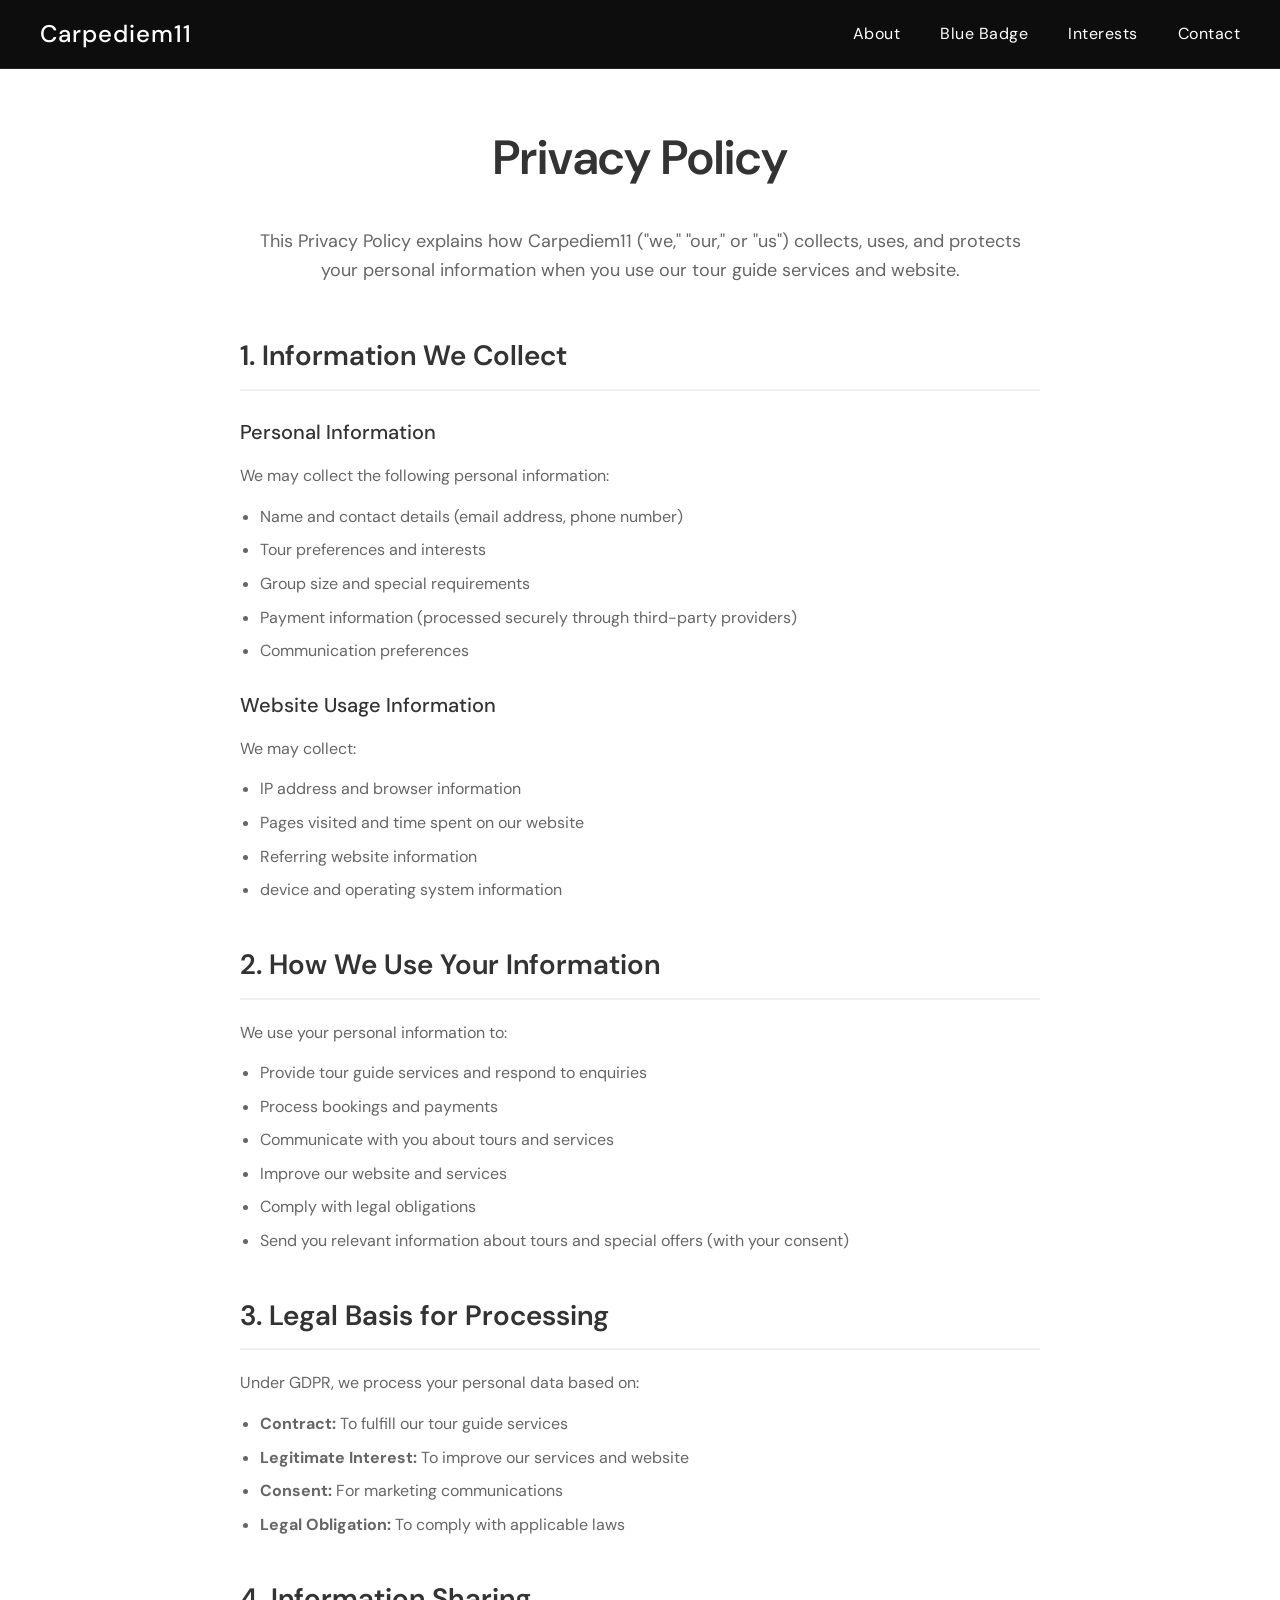
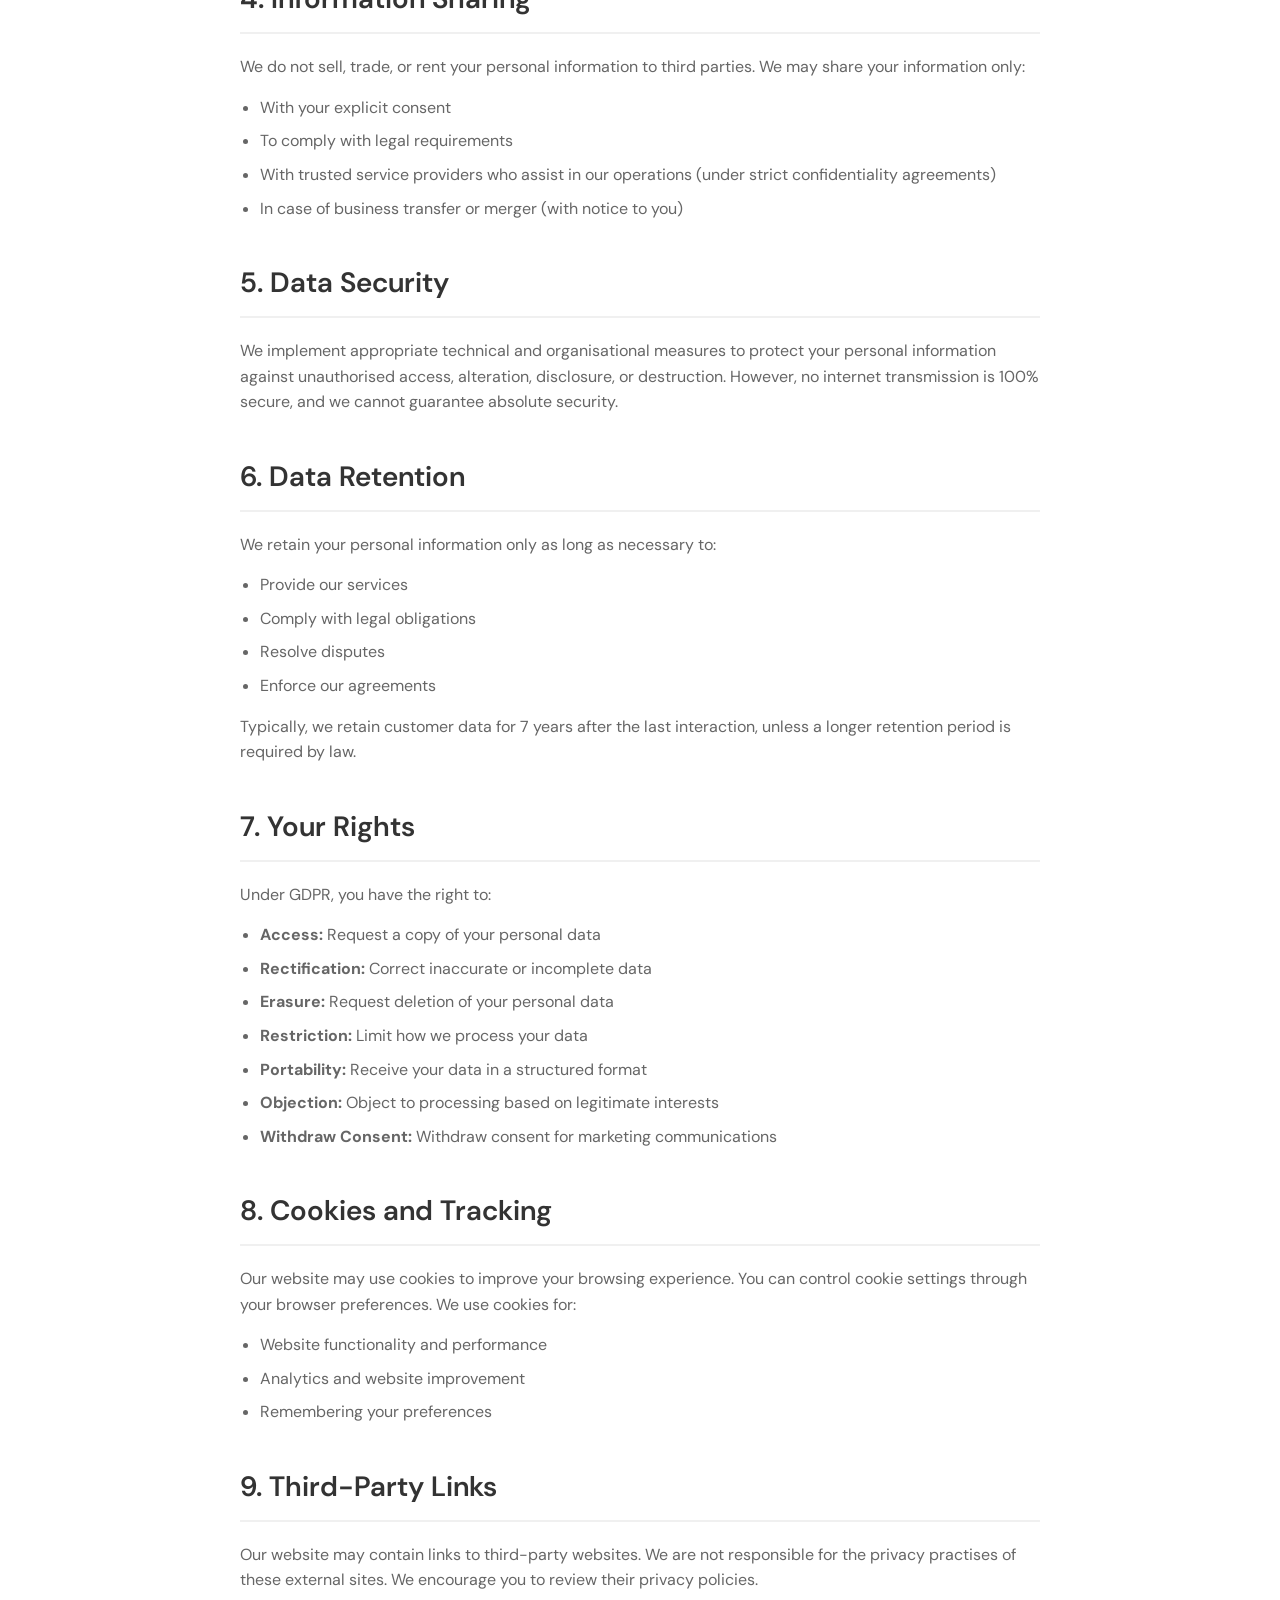
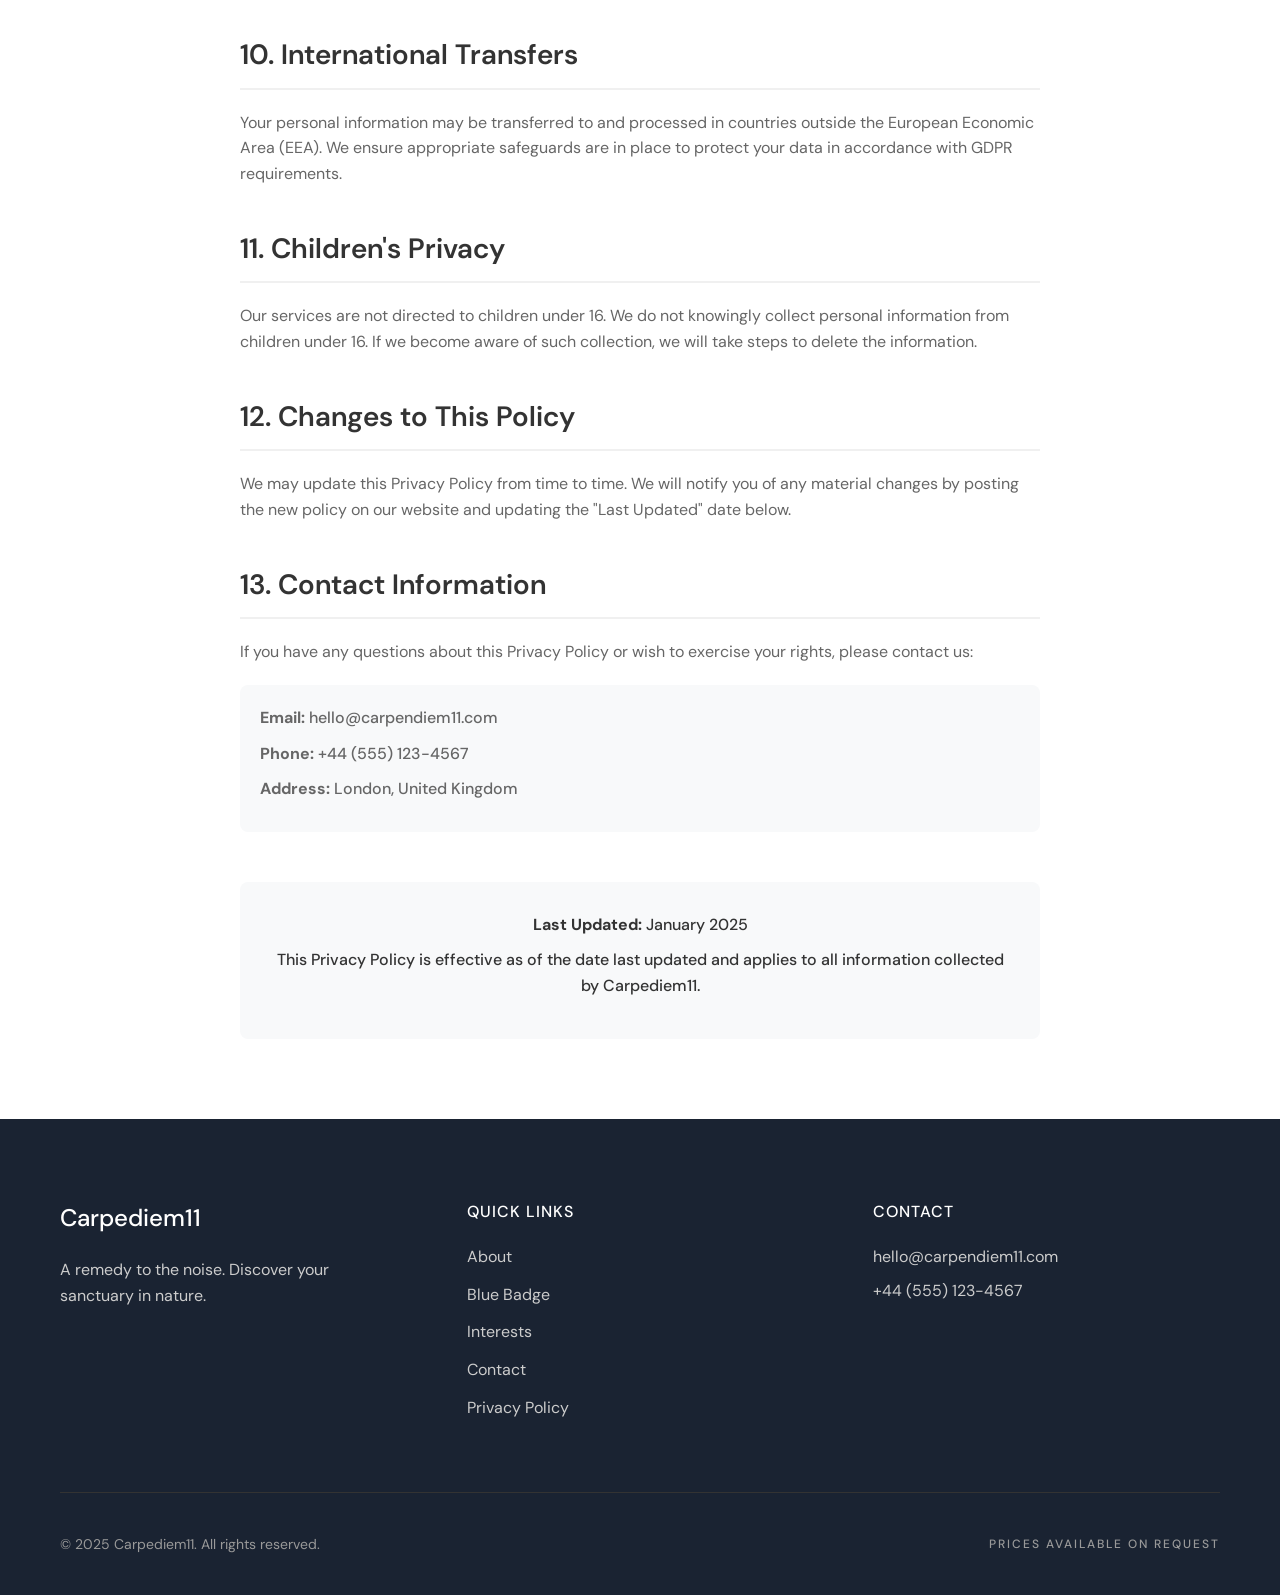
==== privacy-policy.html @ 12876d15 "Initial commit: Carpediem11 tour guide website with Blue Badge services, tour types, and privacy pol" ====
<!DOCTYPE html>
<html lang="en">
<head>
    <meta charset="UTF-8">
    <meta name="viewport" content="width=device-width, initial-scale=1.0">
    <title>Privacy Policy - Carpediem11</title>
    <link rel="stylesheet" href="styles.css">
    <link href="https://fonts.googleapis.com/css2?family=DM+Sans:wght@300;400;500;600;700&display=swap" rel="stylesheet">
</head>
<body>
    <!-- Fixed Navigation -->
    <nav class="fixed-nav show">
        <div class="nav-container">
            <div class="nav-brand">Carpediem11</div>
            <ul class="nav-links">
                <li><a href="index.html#about">About</a></li>
                <li><a href="index.html#blue-badge">Blue Badge</a></li>
                <li><a href="index.html#interests">Interests</a></li>
                <li><a href="index.html#contact">Contact</a></li>
            </ul>
        </div>
    </nav>

    <!-- Privacy Policy Content -->
    <section class="privacy-policy-section">
        <div class="container">
            <div class="privacy-content">
                <h1 class="privacy-title">Privacy Policy</h1>
                <p class="privacy-intro">This Privacy Policy explains how Carpediem11 ("we," "our," or "us") collects, uses, and protects your personal information when you use our tour guide services and website.</p>
                
                <div class="privacy-section">
                    <h2>1. Information We Collect</h2>
                    <h3>Personal Information</h3>
                    <p>We may collect the following personal information:</p>
                    <ul>
                        <li>Name and contact details (email address, phone number)</li>
                        <li>Tour preferences and interests</li>
                        <li>Group size and special requirements</li>
                        <li>Payment information (processed securely through third-party providers)</li>
                        <li>Communication preferences</li>
                    </ul>
                    
                    <h3>Website Usage Information</h3>
                    <p>We may collect:</p>
                    <ul>
                        <li>IP address and browser information</li>
                        <li>Pages visited and time spent on our website</li>
                        <li>Referring website information</li>
                        <li>device and operating system information</li>
                    </ul>
                </div>

                <div class="privacy-section">
                    <h2>2. How We Use Your Information</h2>
                    <p>We use your personal information to:</p>
                    <ul>
                        <li>Provide tour guide services and respond to enquiries</li>
                        <li>Process bookings and payments</li>
                        <li>Communicate with you about tours and services</li>
                        <li>Improve our website and services</li>
                        <li>Comply with legal obligations</li>
                        <li>Send you relevant information about tours and special offers (with your consent)</li>
                    </ul>
                </div>

                <div class="privacy-section">
                    <h2>3. Legal Basis for Processing</h2>
                    <p>Under GDPR, we process your personal data based on:</p>
                    <ul>
                        <li><strong>Contract:</strong> To fulfill our tour guide services</li>
                        <li><strong>Legitimate Interest:</strong> To improve our services and website</li>
                        <li><strong>Consent:</strong> For marketing communications</li>
                        <li><strong>Legal Obligation:</strong> To comply with applicable laws</li>
                    </ul>
                </div>

                <div class="privacy-section">
                    <h2>4. Information Sharing</h2>
                    <p>We do not sell, trade, or rent your personal information to third parties. We may share your information only:</p>
                    <ul>
                        <li>With your explicit consent</li>
                        <li>To comply with legal requirements</li>
                        <li>With trusted service providers who assist in our operations (under strict confidentiality agreements)</li>
                        <li>In case of business transfer or merger (with notice to you)</li>
                    </ul>
                </div>

                <div class="privacy-section">
                    <h2>5. Data Security</h2>
                    <p>We implement appropriate technical and organisational measures to protect your personal information against unauthorised access, alteration, disclosure, or destruction. However, no internet transmission is 100% secure, and we cannot guarantee absolute security.</p>
                </div>

                <div class="privacy-section">
                    <h2>6. Data Retention</h2>
                    <p>We retain your personal information only as long as necessary to:</p>
                    <ul>
                        <li>Provide our services</li>
                        <li>Comply with legal obligations</li>
                        <li>Resolve disputes</li>
                        <li>Enforce our agreements</li>
                    </ul>
                    <p>Typically, we retain customer data for 7 years after the last interaction, unless a longer retention period is required by law.</p>
                </div>

                <div class="privacy-section">
                    <h2>7. Your Rights</h2>
                    <p>Under GDPR, you have the right to:</p>
                    <ul>
                        <li><strong>Access:</strong> Request a copy of your personal data</li>
                        <li><strong>Rectification:</strong> Correct inaccurate or incomplete data</li>
                        <li><strong>Erasure:</strong> Request deletion of your personal data</li>
                        <li><strong>Restriction:</strong> Limit how we process your data</li>
                        <li><strong>Portability:</strong> Receive your data in a structured format</li>
                        <li><strong>Objection:</strong> Object to processing based on legitimate interests</li>
                        <li><strong>Withdraw Consent:</strong> Withdraw consent for marketing communications</li>
                    </ul>
                </div>

                <div class="privacy-section">
                    <h2>8. Cookies and Tracking</h2>
                    <p>Our website may use cookies to improve your browsing experience. You can control cookie settings through your browser preferences. We use cookies for:</p>
                    <ul>
                        <li>Website functionality and performance</li>
                        <li>Analytics and website improvement</li>
                        <li>Remembering your preferences</li>
                    </ul>
                </div>

                <div class="privacy-section">
                    <h2>9. Third-Party Links</h2>
                    <p>Our website may contain links to third-party websites. We are not responsible for the privacy practises of these external sites. We encourage you to review their privacy policies.</p>
                </div>

                <div class="privacy-section">
                    <h2>10. International Transfers</h2>
                    <p>Your personal information may be transferred to and processed in countries outside the European Economic Area (EEA). We ensure appropriate safeguards are in place to protect your data in accordance with GDPR requirements.</p>
                </div>

                <div class="privacy-section">
                    <h2>11. Children's Privacy</h2>
                    <p>Our services are not directed to children under 16. We do not knowingly collect personal information from children under 16. If we become aware of such collection, we will take steps to delete the information.</p>
                </div>

                <div class="privacy-section">
                    <h2>12. Changes to This Policy</h2>
                    <p>We may update this Privacy Policy from time to time. We will notify you of any material changes by posting the new policy on our website and updating the "Last Updated" date below.</p>
                </div>

                <div class="privacy-section">
                    <h2>13. Contact Information</h2>
                    <p>If you have any questions about this Privacy Policy or wish to exercise your rights, please contact us:</p>
                    <div class="contact-info">
                        <p><strong>Email:</strong> hello@carpendiem11.com</p>
                        <p><strong>Phone:</strong> +44 (555) 123-4567</p>
                        <p><strong>Address:</strong> London, United Kingdom</p>
                    </div>
                </div>

                <div class="privacy-footer">
                    <p><strong>Last Updated:</strong> January 2025</p>
                    <p>This Privacy Policy is effective as of the date last updated and applies to all information collected by Carpediem11.</p>
                </div>
            </div>
        </div>
    </section>

    <!-- Footer -->
    <footer class="footer">
        <div class="container">
            <div class="footer-content">
                <div class="footer-section">
                    <h3 class="footer-brand">Carpediem11</h3>
                    <p class="footer-description">A remedy to the noise. Discover your sanctuary in nature.</p>
                </div>
                <div class="footer-section">
                    <h4 class="footer-title">Quick Links</h4>
                    <ul class="footer-links">
                        <li><a href="index.html#about">About</a></li>
                        <li><a href="index.html#blue-badge">Blue Badge</a></li>
                        <li><a href="index.html#interests">Interests</a></li>
                        <li><a href="index.html#contact">Contact</a></li>
                        <li><a href="privacy-policy.html">Privacy Policy</a></li>
                    </ul>
                </div>
                <div class="footer-section">
                    <h4 class="footer-title">Contact</h4>
                    <p class="footer-contact">hello@carpendiem11.com</p>
                    <p class="footer-contact">+44 (555) 123-4567</p>
                </div>
            </div>
            <div class="footer-bottom">
                <p class="footer-copyright">© 2025 Carpediem11. All rights reserved.</p>
                <p class="footer-press">Prices available on request</p>
            </div>
        </div>
    </footer>
</body>
</html>
---- styles.css ----
/* Reset and Base Styles */
* {
    margin: 0;
    padding: 0;
    box-sizing: border-box;
}

html {
    scroll-behavior: smooth;
}

body {
    font-family: 'DM Sans', sans-serif;
    line-height: 1.6;
    color: #333;
    overflow-x: hidden;
}

.container {
    max-width: 1200px;
    margin: 0 auto;
    padding: 0 20px;
}

/* Typography */
.section-label {
    font-size: 12px;
    font-weight: 500;
    letter-spacing: 2px;
    text-transform: uppercase;
    color: #999;
    display: block;
    margin-bottom: 20px;
}

.section-title {
    font-size: 40px;
    font-weight: 300;
    line-height: 1.2;
    margin-bottom: 30px;
    color: #333;
}

.certified-bold {
    font-weight: 600;
}

.section-description {
    font-size: 18px;
    font-weight: 400;
    color: #666;
    line-height: 1.6;
}

.external-link {
    color: #333;
    text-decoration: underline;
    font-weight: 500;
    transition: color 0.3s ease;
}

.external-link:hover {
    color: #666;
}

/* Section Images */
.section-image {
    width: 100%;
    height: 500px;
    object-fit: cover;
    border-radius: 8px;
    transition: transform 0.3s ease;
}

.blue-badge-image .section-image {
    object-fit: contain;
    background: #f8f9fa;
}

.about-image .section-image {
    border: 1px solid #e0e0e0;
}

.section-image:hover {
    transform: scale(1.02);
}

.retreat-img {
    width: 100%;
    height: 350px;
    object-fit: cover;
    border-radius: 8px;
    transition: transform 0.3s ease;
}

.retreat-img:hover {
    transform: scale(1.02);
}

/* Original Navigation in Hero */
.nav {
    display: flex;
    justify-content: space-between;
    align-items: center;
    padding: 15px 40px;
    position: relative;
    z-index: 10;
}

.nav-brand {
    font-size: 24px;
    font-weight: 500;
    letter-spacing: 1px;
    color: white;
}

.nav-links {
    display: flex;
    list-style: none;
    gap: 40px;
}

.nav-links a {
    color: white;
    text-decoration: none;
    font-size: 16px;
    font-weight: 400;
    letter-spacing: 0.5px;
    transition: opacity 0.3s ease;
}

.nav-links a:hover {
    opacity: 0.7;
}

/* Fixed Navigation (appears on scroll) */
.fixed-nav {
    position: fixed;
    top: -100px;
    left: 0;
    right: 0;
    background: rgba(0, 0, 0, 0.95);
    backdrop-filter: blur(10px);
    border-bottom: 1px solid rgba(255, 255, 255, 0.1);
    z-index: 1000;
    transition: all 0.3s ease;
}

.fixed-nav.show {
    top: 0;
}

.nav-container {
    display: flex;
    justify-content: space-between;
    align-items: center;
    padding: 15px 40px;
    position: relative;
    z-index: 10;
}

.fixed-nav .nav-brand {
    color: white;
    font-size: 24px;
    font-weight: 500;
    letter-spacing: 1px;
}

.fixed-nav .nav-links {
    display: flex;
    list-style: none;
    gap: 40px;
}

.fixed-nav .nav-links a {
    color: white;
    text-decoration: none;
    font-size: 16px;
    font-weight: 400;
    letter-spacing: 0.5px;
    transition: color 0.3s ease;
    position: relative;
}

.fixed-nav .nav-links a:hover {
    color: #ccc;
}


/* Contact Button */
.contact-button {
    background: #333 !important;
    color: white !important;
    padding: 8px 20px !important;
    border-radius: 50px !important;
    border: 2px solid #333 !important;
    transition: all 0.3s ease !important;
    text-decoration: none !important;
    font-weight: 500 !important;
    letter-spacing: 0.5px !important;
}

.contact-button:hover {
    background: white !important;
    color: #333 !important;
    transform: translateY(-2px);
    box-shadow: 0 4px 12px rgba(0, 0, 0, 0.15);
}

.contact-button::after {
    display: none !important;
}

/* Fixed nav contact button */
.fixed-nav .contact-button {
    background: white !important;
    color: #333 !important;
}

.fixed-nav .contact-button:hover {
    background: #f0f0f0 !important;
    color: #333 !important;
}

/* Hero Section */
.hero-section {
    height: 100vh;
    background: linear-gradient(rgba(0, 0, 0, 0.3), rgba(0, 0, 0, 0.3)), 
                url('images/london.jpg');
    background-size: cover;
    background-position: center;
    display: flex;
    flex-direction: column;
    justify-content: space-between;
    color: white;
    position: relative;
}

.hero-content {
    text-align: center;
    padding: 0 40px;
    position: relative;
    z-index: 10;
    display: flex;
    flex-direction: column;
    justify-content: center;
    align-items: center;
    flex: 1;
}

.hero-title {
    font-size: 72px;
    font-weight: 400;
    margin-bottom: 40px;
    letter-spacing: -1px;
    line-height: 1.0;
}

.title-light {
    font-weight: 700;
}

.cta-button {
    background: transparent;
    border: 2px solid white;
    color: white;
    padding: 15px 40px;
    font-size: 14px;
    font-weight: 500;
    letter-spacing: 2px;
    text-transform: uppercase;
    border-radius: 50px;
    cursor: pointer;
    transition: all 0.3s ease;
}

.cta-button:hover {
    background: white;
    color: #333;
}

/* About Section */
.about-section {
    padding: 120px 0;
    background: white;
}

.about-content {
    display: grid;
    grid-template-columns: 1fr 1fr;
    gap: 80px;
    align-items: center;
}

.about-text {
    padding-right: 40px;
}


/* Blue Badge Section */
.blue-badge-section {
    padding: 120px 0;
    background: #f8f9fa;
}

.blue-badge-content {
    display: grid;
    grid-template-columns: 1fr 1fr;
    gap: 80px;
    align-items: center;
}

.blue-badge-text {
    padding-left: 40px;
}


.work-section {
    display: flex;
    align-items: center;
    gap: 10px;
    margin: 30px 0;
}

.work-label {
    font-size: 14px;
    font-weight: 500;
    letter-spacing: 2px;
    text-transform: uppercase;
    color: #999;
}

.work-icon {
    font-size: 20px;
}

.features-list {
    margin: 40px 0;
}

.feature-item {
    display: flex;
    align-items: center;
    gap: 15px;
    margin-bottom: 20px;
    font-size: 16px;
    font-weight: 500;
    color: #333;
}

.feature-icon {
    font-size: 18px;
    width: 24px;
    text-align: center;
}

/* Recent Tour Section */
.recent-tour-section {
    padding: 120px 0;
    background: #1a2332;
    color: white;
}

.recent-tour-content {
    display: grid;
    grid-template-columns: 1fr 2fr;
    gap: 80px;
    align-items: center;
}

.recent-tour-text .section-label {
    color: #ccc;
}

.recent-tour-text .section-title {
    color: white;
}

.recent-tour-text .section-description {
    color: #ccc;
}


/* Retreats Section */
.retreats-section {
    padding: 120px 0;
    background: white;
}

.retreats-header {
    text-align: center;
    margin-bottom: 80px;
}

.retreats-label {
    font-size: 12px;
    font-weight: 500;
    letter-spacing: 2px;
    text-transform: uppercase;
    color: #999;
    display: block;
    margin-bottom: 20px;
}

.retreats-title {
    font-size: 48px;
    font-weight: 300;
    color: #333;
    position: relative;
    display: inline-block;
}

.retreats-title::before,
.retreats-title::after {
    content: '';
    position: absolute;
    top: 50%;
    width: 60px;
    height: 2px;
    background: #333;
    transform: translateY(-50%);
}

.retreats-title::before {
    left: -80px;
}

.retreats-title::after {
    right: -80px;
}

.retreats-grid {
    display: grid;
    grid-template-columns: repeat(2, 1fr);
    gap: 60px;
}

.retreat-card {
    background: white;
}

.retreat-image {
    margin-bottom: 30px;
}

.retreat-name {
    font-size: 24px;
    font-weight: 500;
    color: #333;
    margin-bottom: 15px;
}

.retreat-description {
    font-size: 16px;
    color: #666;
    line-height: 1.6;
}


/* Coming Soon Section */
.coming-soon-section {
    padding: 120px 0;
    background: #f8f9fa;
}

.coming-soon-content {
    display: grid;
    grid-template-columns: 1fr 1fr;
    gap: 80px;
    align-items: center;
}


.coming-soon-title {
    font-family: 'DM Sans', sans-serif;
    font-size: 36px;
    font-weight: 300;
    color: #333;
    margin-bottom: 40px;
    line-height: 1.3;
}

.booking-form {
    max-width: 500px;
}

.form-row {
    display: grid;
    grid-template-columns: 1fr 1fr;
    gap: 20px;
    margin-bottom: 20px;
}

.form-group {
    margin-bottom: 20px;
}

.form-input {
    width: 100%;
    padding: 15px 0;
    border: none;
    border-bottom: 2px solid #ddd;
    background: transparent;
    font-family: 'DM Sans', sans-serif;
    font-size: 16px;
    font-weight: 400;
    color: #000 !important;
    outline: none;
    transition: border-color 0.3s ease;
}

.form-input,
.form-input:focus,
.form-input:active {
    color: #000 !important;
}

.form-input:focus {
    border-bottom-color: #333;
}

.form-input::placeholder {
    color: #999;
    font-weight: 500;
    letter-spacing: 1px;
}

.form-textarea {
    width: 100%;
    padding: 15px 0;
    border: none;
    border-bottom: 2px solid #ddd;
    background: transparent;
    font-family: 'DM Sans', sans-serif;
    font-size: 16px;
    font-weight: 400;
    color: #000 !important;
    outline: none;
    transition: border-color 0.3s ease;
    resize: vertical;
    min-height: 100px;
}

.form-textarea,
.form-textarea:focus,
.form-textarea:active {
    color: #000 !important;
}

.form-textarea:focus {
    border-bottom-color: #333;
}

/* Force black text on all form elements */
input[type="text"],
input[type="email"],
textarea {
    color: #000 !important;
}

.booking-form input,
.booking-form textarea {
    color: #000 !important;
}

.form-textarea::placeholder {
    color: #999;
    font-weight: 500;
    letter-spacing: 1px;
}

.checkbox-group {
    margin-bottom: 30px;
}

.checkbox-label {
    display: flex;
    align-items: center;
    gap: 12px;
    font-family: 'DM Sans', sans-serif;
    font-size: 16px;
    font-weight: 500;
    color: #000 !important;
    cursor: pointer;
}

.checkbox-label input[type="checkbox"] {
    width: 18px;
    height: 18px;
    accent-color: #333;
}

.submit-button {
    width: 100%;
    background: #333;
    color: white;
    border: none;
    padding: 15px 30px;
    font-family: 'DM Sans', sans-serif;
    font-size: 14px;
    font-weight: 500;
    letter-spacing: 2px;
    text-transform: uppercase;
    cursor: pointer;
    transition: background-color 0.3s ease;
    border-radius: 8px;
}

.submit-button:hover {
    background: #555;
}

/* Privacy Policy Page */
.privacy-policy-section {
    padding: 120px 0 80px;
    background: white;
    min-height: 100vh;
}

.privacy-content {
    max-width: 800px;
    margin: 0 auto;
}

.privacy-title {
    font-family: 'DM Sans', sans-serif;
    font-size: 48px;
    font-weight: 600;
    color: #333;
    margin-bottom: 30px;
    text-align: center;
}

.privacy-intro {
    font-family: 'DM Sans', sans-serif;
    font-size: 18px;
    font-weight: 400;
    color: #666;
    line-height: 1.6;
    margin-bottom: 50px;
    text-align: center;
}

.privacy-section {
    margin-bottom: 40px;
}

.privacy-section h2 {
    font-family: 'DM Sans', sans-serif;
    font-size: 28px;
    font-weight: 600;
    color: #333;
    margin-bottom: 20px;
    border-bottom: 2px solid #f0f0f0;
    padding-bottom: 10px;
}

.privacy-section h3 {
    font-family: 'DM Sans', sans-serif;
    font-size: 20px;
    font-weight: 500;
    color: #333;
    margin: 25px 0 15px 0;
}

.privacy-section p {
    font-family: 'DM Sans', sans-serif;
    font-size: 16px;
    font-weight: 400;
    color: #666;
    line-height: 1.6;
    margin-bottom: 15px;
}

.privacy-section ul {
    margin: 15px 0;
    padding-left: 20px;
}

.privacy-section li {
    font-family: 'DM Sans', sans-serif;
    font-size: 16px;
    font-weight: 400;
    color: #666;
    line-height: 1.6;
    margin-bottom: 8px;
}

.contact-info {
    background: #f8f9fa;
    padding: 20px;
    border-radius: 8px;
    margin: 20px 0;
}

.contact-info p {
    margin-bottom: 10px;
    font-weight: 500;
}

.privacy-footer {
    background: #f8f9fa;
    padding: 30px;
    border-radius: 8px;
    margin-top: 50px;
    text-align: center;
}

.privacy-footer p {
    margin-bottom: 10px;
    font-weight: 500;
}

/* Footer */
.footer {
    background: #1a2332;
    color: white;
    padding: 80px 0 40px;
}

.footer-content {
    display: grid;
    grid-template-columns: repeat(3, 1fr);
    gap: 60px;
    margin-bottom: 60px;
}

.footer-section h3,
.footer-section h4 {
    margin-bottom: 20px;
    font-weight: 500;
}

.footer-brand {
    font-size: 24px;
    color: white;
    margin-bottom: 15px;
}

.footer-description {
    color: #ccc;
    font-size: 16px;
    line-height: 1.6;
}

.footer-title {
    font-size: 16px;
    color: white;
    text-transform: uppercase;
    letter-spacing: 1px;
}

.footer-links {
    list-style: none;
}

.footer-links li {
    margin-bottom: 12px;
}

.footer-links a {
    color: #ccc;
    text-decoration: none;
    font-size: 16px;
    transition: color 0.3s ease;
}

.footer-links a:hover {
    color: white;
}

.footer-contact {
    color: #ccc;
    font-size: 16px;
    margin-bottom: 8px;
}

.footer-bottom {
    display: flex;
    justify-content: space-between;
    align-items: center;
    padding-top: 40px;
    border-top: 1px solid #333;
}

.footer-copyright {
    color: #999;
    font-size: 14px;
}

.footer-press {
    color: #999;
    font-size: 12px;
    font-weight: 500;
    letter-spacing: 2px;
    text-transform: uppercase;
}

/* Responsive Design */
@media (max-width: 768px) {
    .nav {
        flex-direction: column;
        gap: 20px;
        padding: 20px;
    }
    
    .nav-links {
        gap: 20px;
        flex-wrap: wrap;
        justify-content: center;
    }
    
    .nav-container {
        flex-direction: column;
        gap: 20px;
        padding: 20px;
    }
    
    .hero-title {
        font-size: 48px;
    }
    
    .section-title {
        font-size: 36px;
    }
    
    .about-content,
    .blue-badge-content,
    .recent-tour-content,
    .coming-soon-content {
        grid-template-columns: 1fr;
        gap: 40px;
    }
    
    .about-text,
    .blue-badge-text {
        padding: 0;
    }
    
    .retreats-grid {
        grid-template-columns: 1fr;
        gap: 40px;
    }
    
    .retreats-title::before,
    .retreats-title::after {
        display: none;
    }
    
    .footer-content {
        grid-template-columns: repeat(2, 1fr);
        gap: 40px;
    }
    
    .footer-bottom {
        flex-direction: column;
        gap: 20px;
        text-align: center;
    }
    
    .container {
        padding: 0 15px;
    }
}

@media (max-width: 480px) {
    .hero-title {
        font-size: 36px;
    }
    
    .section-title {
        font-size: 28px;
    }
    
    .coming-soon-title {
        font-size: 28px;
    }
    
    .nav-links {
        flex-wrap: wrap;
        justify-content: center;
        gap: 15px;
    }
    
    .footer-content {
        grid-template-columns: 1fr;
        gap: 30px;
    }
    
    .form-row {
        grid-template-columns: 1fr;
        gap: 0;
    }
    
}
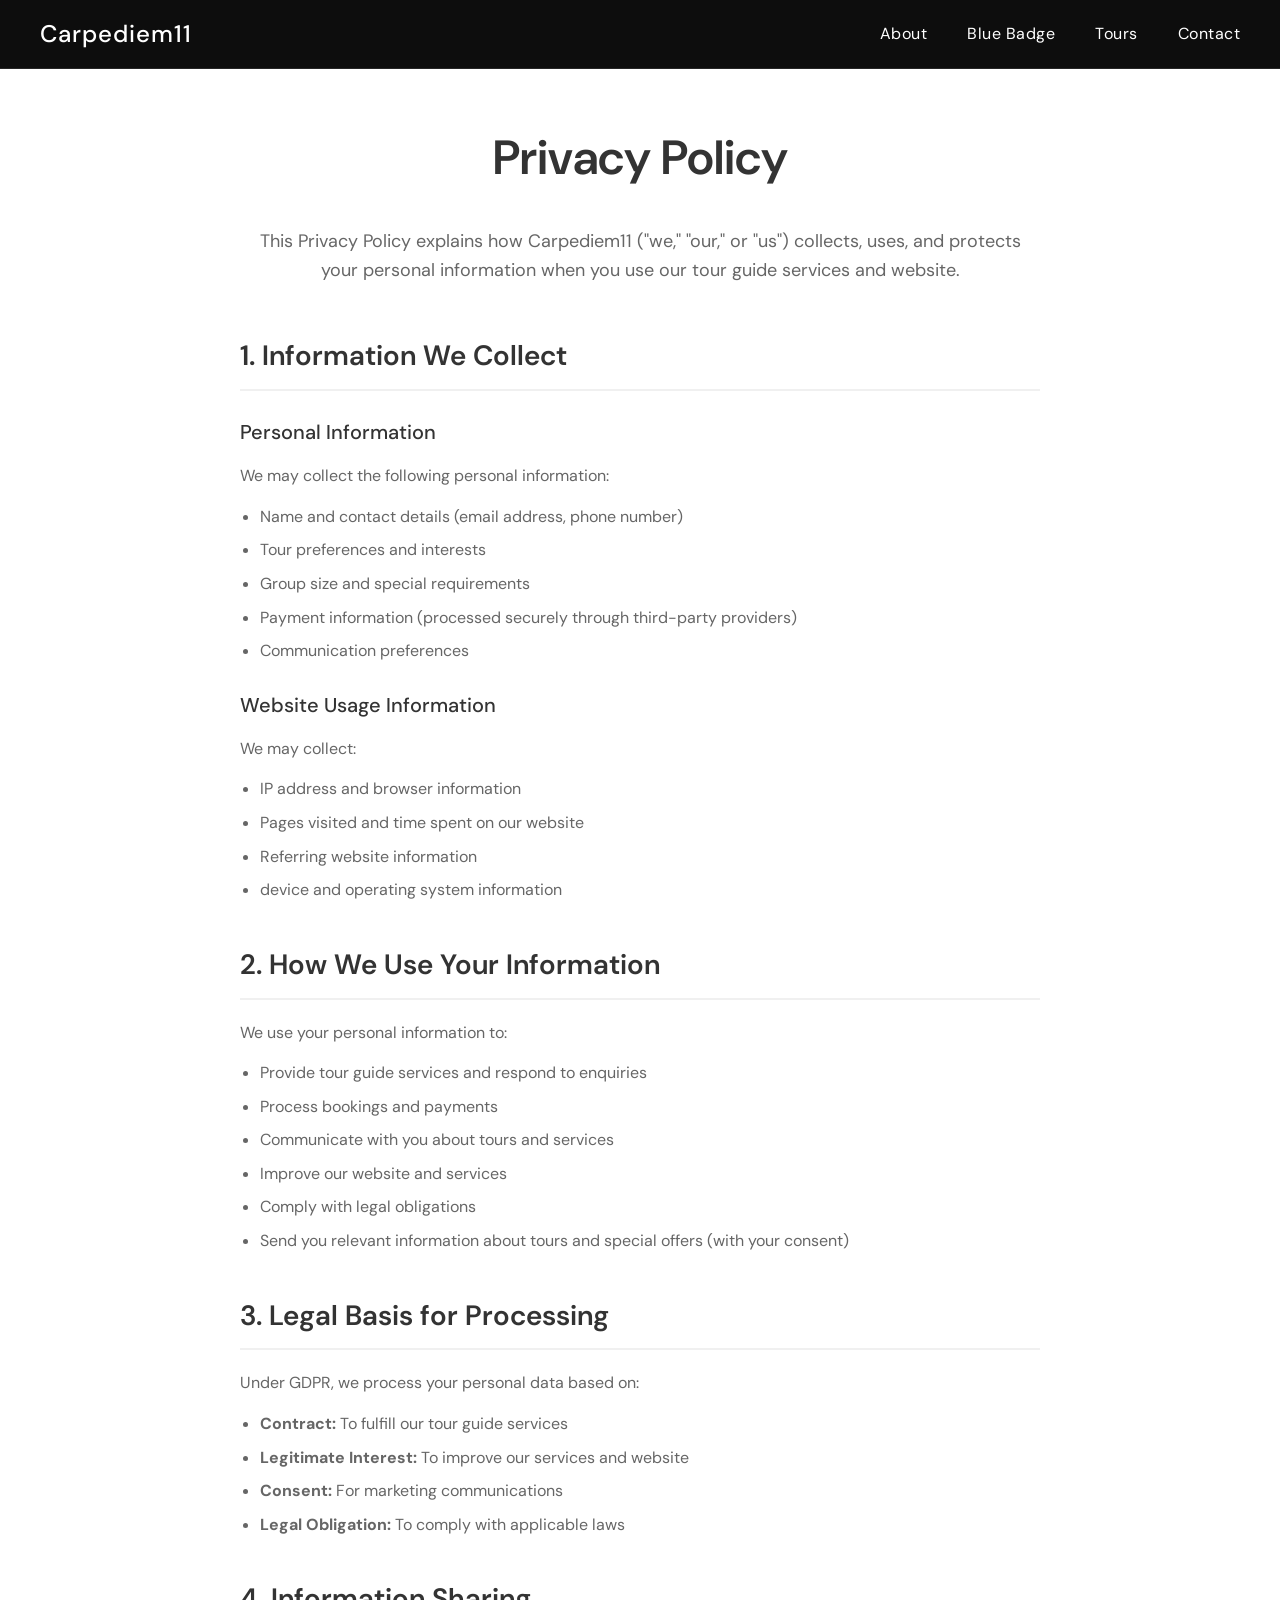
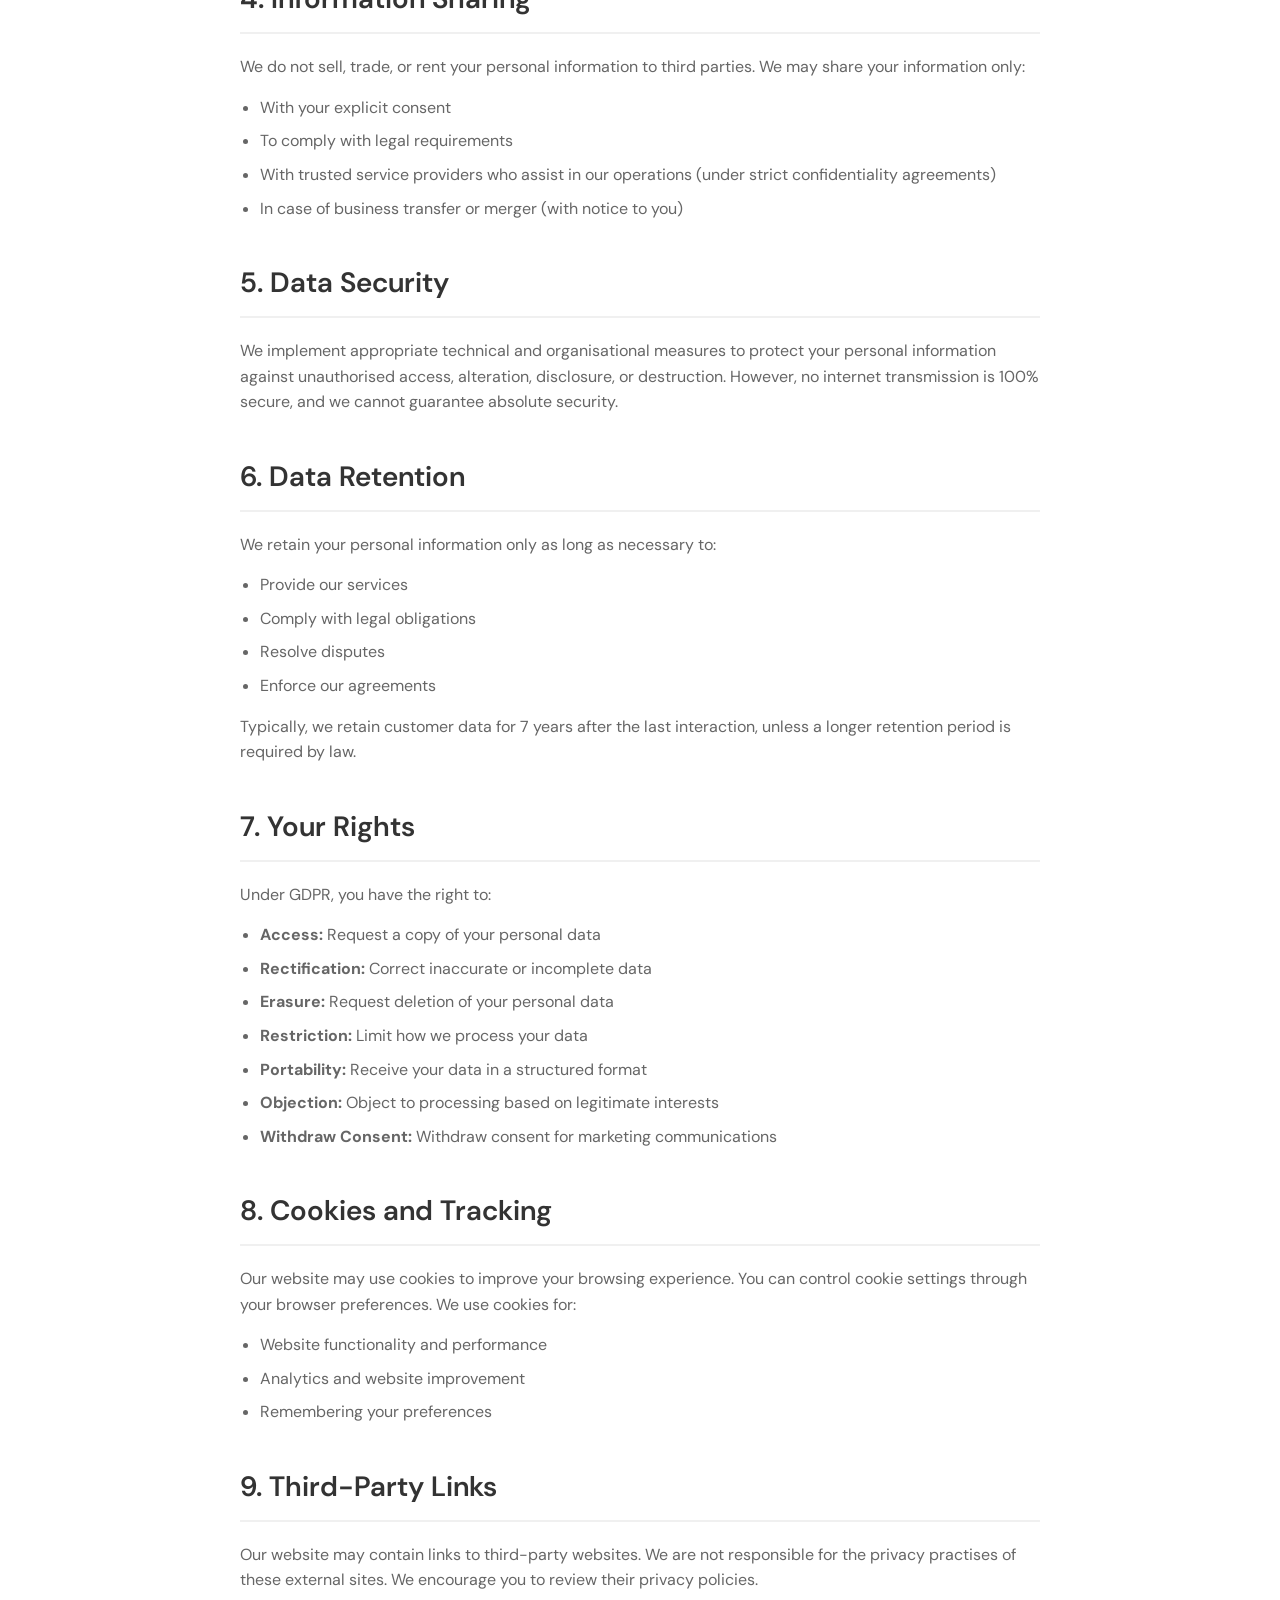
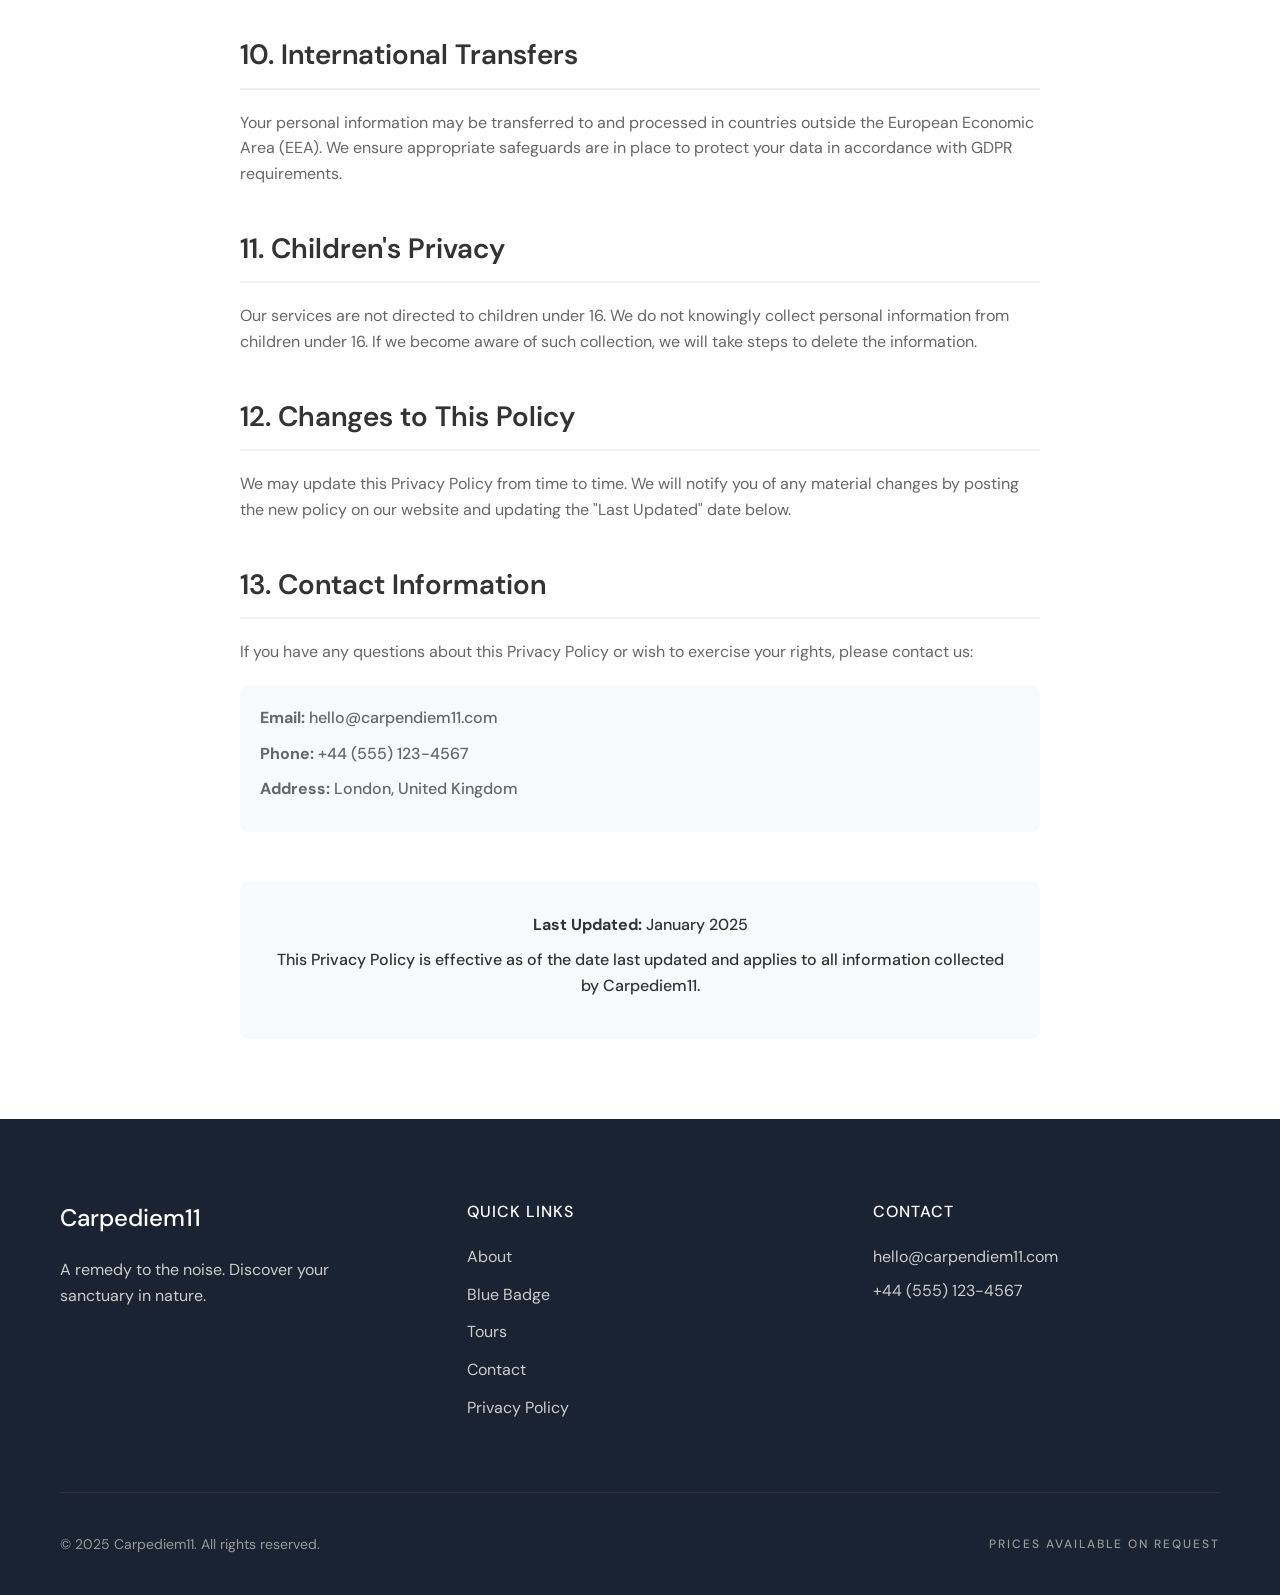
==== commit e6e08f8f: "Change all instances of 'Interest' to 'Tours' and fix navigation anchors" ====
--- a/privacy-policy.html
+++ b/privacy-policy.html
@@ -15,7 +15,7 @@
             <ul class="nav-links">
                 <li><a href="index.html#about">About</a></li>
                 <li><a href="index.html#blue-badge">Blue Badge</a></li>
-                <li><a href="index.html#interests">Interests</a></li>
+                <li><a href="index.html#tours">Tours</a></li>
                 <li><a href="index.html#contact">Contact</a></li>
             </ul>
         </div>
@@ -177,7 +177,7 @@
                     <ul class="footer-links">
                         <li><a href="index.html#about">About</a></li>
                         <li><a href="index.html#blue-badge">Blue Badge</a></li>
-                        <li><a href="index.html#interests">Interests</a></li>
+                        <li><a href="index.html#tours">Tours</a></li>
                         <li><a href="index.html#contact">Contact</a></li>
                         <li><a href="privacy-policy.html">Privacy Policy</a></li>
                     </ul>
--- a/styles.css
+++ b/styles.css
@@ -272,6 +272,8 @@
     border-radius: 50px;
     cursor: pointer;
     transition: all 0.3s ease;
+    text-decoration: none;
+    display: inline-block;
 }
 
 .cta-button:hover {
